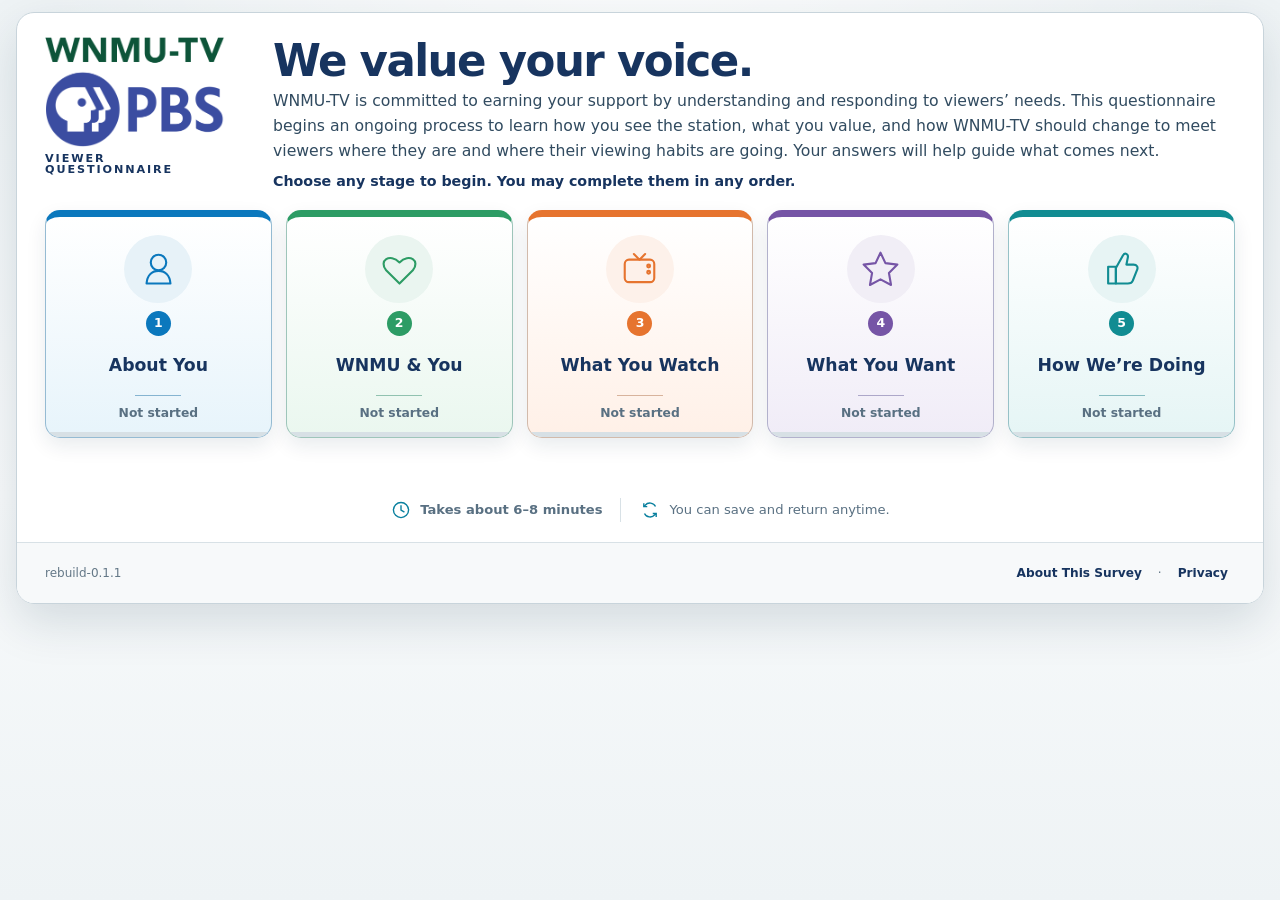
==== questionnaire-rebuild/index.html @ 9475b2f7 "Refresh standalone rebuild scripts" ====
<!doctype html>
<html lang="en">
<head>
  <meta charset="utf-8" />
  <meta name="viewport" content="width=device-width, initial-scale=1" />
  <meta name="description" content="WNMU-TV viewer questionnaire about viewing habits, programming interests, and community needs." />
  <meta name="theme-color" content="#17345f" />
  <title>WNMU-TV Viewer Questionnaire</title>
  <link rel="stylesheet" href="styles.css" />
</head>
<body>
  <a class="skip-link" href="#stageHub">Skip to questionnaire stages</a>

  <main id="surveyApp" class="survey-frame" data-view="hub" aria-label="WNMU-TV Viewer Questionnaire">
    <div class="brand-block" aria-label="WNMU-TV Viewer Questionnaire">
      <img class="brand-logo" src="assets/WNMU-TV_Logo_2-Line.png" alt="WNMU-TV PBS" />
      <span>Viewer Questionnaire</span>
    </div>

    <section id="welcomePanel" class="welcome-panel">
      <h1>We value your voice.</h1>
      <p class="lead">WNMU-TV is committed to earning your support by understanding and responding to viewers’ needs. This questionnaire begins an ongoing process to learn how you see the station, what you value, and how WNMU-TV should change to meet viewers where they are and where their viewing habits are going. Your answers will help guide what comes next.</p>
      <p class="welcome-instruction">Choose any stage to begin. You may complete them in any order.</p>
    </section>

    <nav id="stageHub" class="stage-hub" aria-label="Questionnaire stages">
      <button class="stage-card stage-blue" type="button" data-stage-id="about_you" data-status="not_started" style="--stage-progress: 0%">
        <span class="stage-icon" aria-hidden="true"><svg viewBox="0 0 64 64"><circle cx="32" cy="22" r="11"/><path d="M15 52c1-12 8-18 17-18s16 6 17 18z"/></svg></span>
        <span class="stage-number">1</span><strong>About You</strong><span class="stage-divider" aria-hidden="true"></span><span class="stage-status">Not started</span>
      </button>
      <button class="stage-card stage-green" type="button" data-stage-id="wnmu_you" data-status="not_started" style="--stage-progress: 0%">
        <span class="stage-icon" aria-hidden="true"><svg viewBox="0 0 64 64"><path d="M32 52 13 33C2 20 18 8 32 22 46 8 62 20 51 33z"/></svg></span>
        <span class="stage-number">2</span><strong>WNMU &amp; You</strong><span class="stage-divider" aria-hidden="true"></span><span class="stage-status">Not started</span>
      </button>
      <button class="stage-card stage-orange" type="button" data-stage-id="what_watch" data-status="not_started" style="--stage-progress: 0%">
        <span class="stage-icon" aria-hidden="true"><svg viewBox="0 0 64 64"><rect x="11" y="18" width="42" height="32" rx="6"/><path d="m24 10 8 8 8-8"/><circle cx="45" cy="27" r="2"/><circle cx="45" cy="36" r="2"/></svg></span>
        <span class="stage-number">3</span><strong>What You Watch</strong><span class="stage-divider" aria-hidden="true"></span><span class="stage-status">Not started</span>
      </button>
      <button class="stage-card stage-purple" type="button" data-stage-id="what_want" data-status="not_started" style="--stage-progress: 0%">
        <span class="stage-icon" aria-hidden="true"><svg viewBox="0 0 64 64"><path d="m32 8 7 15 17 2-12 12 3 17-15-8-15 8 3-17L8 25l17-2z"/></svg></span>
        <span class="stage-number">4</span><strong>What You Want</strong><span class="stage-divider" aria-hidden="true"></span><span class="stage-status">Not started</span>
      </button>
      <button class="stage-card stage-teal" type="button" data-stage-id="how_doing" data-status="not_started" style="--stage-progress: 0%">
        <span class="stage-icon" aria-hidden="true"><svg viewBox="0 0 64 64"><path d="M24 52H13V28h11z"/><path d="M24 30 34 12c3-5 8-2 7 3l-2 10h10c5 0 7 4 5 8l-6 15c-1 3-4 4-7 4H24z"/></svg></span>
        <span class="stage-number">5</span><strong>How We’re Doing</strong><span class="stage-divider" aria-hidden="true"></span><span class="stage-status">Not started</span>
      </button>
    </nav>

    <section id="resumeBlock" class="resume-block" hidden>
      <div><strong>Your answers are saved.</strong><p id="resumeDetails"></p></div>
      <div class="button-row">
        <button class="button primary" id="resumeSurvey" type="button">Continue where I left off</button>
        <button class="button quiet" id="discardDraft" type="button">Start over</button>
      </div>
    </section>

    <section id="submitReadyPanel" class="submit-ready-panel" hidden>
      <div><strong>All five stages are complete.</strong><p>You can review any stage or submit your questionnaire.</p></div>
      <button class="button primary" id="submitFromHub" type="button">Submit questionnaire</button>
    </section>

    <div class="survey-facts" aria-label="Questionnaire details">
      <span class="survey-fact"><svg viewBox="0 0 32 32" aria-hidden="true"><circle cx="16" cy="16" r="11"/><path d="M16 9v7l5 3"/></svg><strong>Takes about 6–8 minutes</strong></span>
      <span class="fact-divider" aria-hidden="true"></span>
      <span class="survey-fact"><svg viewBox="0 0 32 32" aria-hidden="true"><path d="M24 11a9 9 0 0 0-15-2l-2 2"/><path d="M7 6v5h5"/><path d="M8 21a9 9 0 0 0 15 2l2-2"/><path d="M25 26v-5h-5"/></svg><span>You can save and return anytime.</span></span>
    </div>

    <section id="questionnairePanel" class="questionnaire-panel" hidden>
      <div class="questionnaire-toolbar">
        <div><span id="sectionPosition">Stage 1 of 5</span><strong id="saveStatus">Answers save automatically</strong></div>
        <button class="text-button" id="returnToStages" type="button">Return to stages</button>
      </div>
      <div class="progress-wrap" aria-hidden="true"><div class="progress-track"><span id="progressBar"></span></div><span id="progressText">0% of this stage</span></div>
      <div class="questionnaire-layout">
        <aside class="section-nav" aria-label="Pages in this stage"><div id="sectionTabs"></div></aside>
        <div class="section-viewport"><div id="sectionStage" class="section-stage"></div></div>
      </div>
      <p id="pageError" class="form-error" aria-live="assertive"></p>
      <div class="questionnaire-actions">
        <button class="button secondary" id="prevSection" type="button">Previous</button>
        <span></span>
        <button class="button primary" id="nextSection" type="button">Next</button>
        <button class="button primary" id="completeStage" type="button" hidden>Complete stage</button>
      </div>
    </section>

    <section id="completePanel" class="completion-panel" hidden>
      <div class="completion-mark" aria-hidden="true">✓</div>
      <p class="eyebrow">Questionnaire complete</p>
      <h2 tabindex="-1">Thank you for helping WNMU-TV better understand its viewers and communities.</h2>
      <p>Your response has been recorded. Thank you for taking part.</p>
      <div class="button-row centered"><button class="button secondary" id="newResponse" type="button">Return to stages</button></div>
    </section>

    <footer class="survey-frame-footer">
      <span id="versionLabel"></span>
      <div class="footer-links">
        <button class="footer-link" type="button" data-dialog-open="aboutSurveyDialog">About This Survey</button>
        <span aria-hidden="true">·</span>
        <button class="footer-link" type="button" data-dialog-open="privacyDialog">Privacy</button>
      </div>
    </footer>
  </main>

  <dialog id="aboutSurveyDialog">
    <h2>About this survey</h2>
    <p>This five-stage questionnaire asks about who WNMU-TV reaches, how people watch, what they value, and where the station should improve. Most questions are optional, and some questions change based on earlier answers.</p>
    <button class="button primary" type="button" data-dialog-close>Close</button>
  </dialog>
  <dialog id="privacyDialog">
    <h2>Privacy</h2>
    <p>Your answers and draft are stored in this browser on this device. The questionnaire does not ask for your name or email address.</p>
    <button class="button primary" type="button" data-dialog-close>Close</button>
  </dialog>

  <script src="config.js?r=86b4847"></script>
  <script src="questions.js"></script>
  <script src="storage.js"></script>
  <script src="app.js?r=86b4847"></script>
</body>
</html>
---- questionnaire-rebuild/styles.css ----
:root {
  --navy: #17345f;
  --navy-deep: #0d284d;
  --lake: #087f9e;
  --lake-light: #e8f5f7;
  --gold: #f3bf33;
  --ink: #183247;
  --ink-soft: #597082;
  --line: #d8e1e6;
  --line-dark: #b8c8d1;
  --paper: #f2f5f6;
  --white: #fff;
  --shadow: 0 18px 48px rgba(10, 39, 61, 0.14);
  --blue: #0b78bd;
  --green: #2d9c65;
  --orange: #e6742f;
  --purple: #7655a6;
  --teal: #118c92;
  color-scheme: light;
  font-family: Inter, ui-sans-serif, system-ui, -apple-system, BlinkMacSystemFont, "Segoe UI", sans-serif;
  font-synthesis: none;
}

* { box-sizing: border-box; }

html { min-width: 320px; overflow-x: hidden; background: var(--paper); }

body {
  min-width: 320px;
  min-height: 100vh;
  margin: 0;
  overflow-x: hidden;
  color: var(--ink);
  background:
    radial-gradient(circle at 50% -20%, rgba(255, 255, 255, 0.95), transparent 50%),
    linear-gradient(180deg, #eef3f5, #f8fafb 55%, #eef3f5);
  font-size: 16px;
  line-height: 1.5;
}

button, input, select, textarea { font: inherit; }
button, label, select { -webkit-tap-highlight-color: transparent; }

button:focus-visible,
input:focus-visible,
select:focus-visible,
textarea:focus-visible,
[tabindex="-1"]:focus-visible {
  outline: 3px solid var(--gold);
  outline-offset: 3px;
}

[hidden] { display: none !important; }

.skip-link {
  position: fixed;
  z-index: 1000;
  top: 8px;
  left: 8px;
  padding: 10px 14px;
  color: var(--white);
  border-radius: 8px;
  background: var(--navy);
  transform: translateY(-150%);
}

.skip-link:focus { transform: translateY(0); }

.survey-frame {
  width: min(calc(100% - 32px), 1316px);
  display: grid;
  grid-template-columns: 200px minmax(0, 1fr);
  grid-template-areas:
    "brand welcome"
    "stages stages"
    "resume resume"
    "submit submit"
    "facts facts"
    "footer footer";
  gap: 18px 28px;
  margin: 12px auto;
  padding: 24px 28px 0;
  overflow: hidden;
  border: 1px solid #c8d4db;
  border-radius: 18px;
  background: rgba(255, 255, 255, 0.98);
  box-shadow: var(--shadow);
}

.brand-block {
  grid-area: brand;
  align-self: start;
  width: 180px;
  display: grid;
  justify-items: start;
  gap: 6px;
}

.brand-logo { width: 100%; height: auto; display: block; }

.brand-block > span {
  color: var(--navy);
  font-size: 0.7rem;
  font-weight: 850;
  letter-spacing: 0.17em;
  line-height: 1;
  text-transform: uppercase;
}

.welcome-panel { grid-area: welcome; align-self: center; max-width: 1020px; padding: 2px 0 0; }
.welcome-panel h1 { margin: 0 0 6px; color: var(--navy); font-size: clamp(2.15rem, 3.4vw, 3.3rem); line-height: 1.02; letter-spacing: -0.035em; }
.welcome-panel p { margin: 0; }
.welcome-panel .lead { max-width: 1000px; color: #314b60; font-size: 0.98rem; line-height: 1.58; }
.welcome-instruction { margin-top: 7px !important; color: var(--navy); font-size: 0.89rem; font-weight: 800; }

.stage-hub {
  grid-area: stages;
  display: grid;
  grid-template-columns: repeat(5, minmax(0, 1fr));
  gap: 14px;
  width: 100%;
  margin: 0;
}

.stage-card {
  --stage-color: var(--blue);
  --stage-tint: #e7f4fb;
  position: relative;
  min-width: 0;
  min-height: 224px;
  display: flex;
  flex-direction: column;
  align-items: center;
  justify-content: flex-start;
  gap: 8px;
  padding: 18px 12px 14px;
  overflow: hidden;
  color: var(--navy);
  border: 1px solid color-mix(in srgb, var(--stage-color) 28%, #cad5db);
  border-top: 7px solid var(--stage-color);
  border-radius: 15px;
  background: linear-gradient(180deg, var(--white), var(--stage-tint));
  box-shadow: 0 8px 20px rgba(14, 44, 61, 0.09);
  text-align: center;
  cursor: pointer;
  transition: transform 150ms ease, box-shadow 150ms ease;
}

.stage-card::after {
  position: absolute;
  right: 0;
  bottom: 0;
  left: 0;
  height: 5px;
  background: linear-gradient(90deg, var(--stage-color) var(--stage-progress), #d7e0e5 var(--stage-progress));
  content: "";
}

.stage-card:hover { transform: translateY(-2px); box-shadow: 0 12px 25px rgba(14, 44, 61, 0.14); }
.stage-card:active { transform: translateY(1px); box-shadow: 0 4px 10px rgba(14, 44, 61, 0.12); }
.stage-card[data-current="true"] { box-shadow: 0 0 0 3px var(--gold), 0 10px 24px rgba(14, 44, 61, 0.14); }
.stage-card[data-status="complete"] .stage-status::before { content: "✓ "; }
.stage-blue { --stage-color: var(--blue); --stage-tint: #e7f4fb; }
.stage-green { --stage-color: var(--green); --stage-tint: #eaf7ef; }
.stage-orange { --stage-color: var(--orange); --stage-tint: #fff0e7; }
.stage-purple { --stage-color: var(--purple); --stage-tint: #f0ecf7; }
.stage-teal { --stage-color: var(--teal); --stage-tint: #e5f5f5; }

.stage-icon {
  width: 68px;
  height: 68px;
  display: grid;
  place-items: center;
  color: var(--stage-color);
  border-radius: 50%;
  background: color-mix(in srgb, var(--stage-color) 10%, var(--white));
}

.stage-icon svg { width: 45px; height: 45px; fill: none; stroke: currentColor; stroke-linecap: round; stroke-linejoin: round; stroke-width: 3; }
.stage-number { display: grid; width: 25px; height: 25px; place-items: center; color: var(--white); border-radius: 50%; background: var(--stage-color); font-size: 0.78rem; font-weight: 900; }
.stage-card strong { min-height: 2.5em; display: grid; place-items: center; font-size: 1.08rem; line-height: 1.18; }
.stage-divider { width: 46px; height: 1px; background: color-mix(in srgb, var(--stage-color) 38%, #cfd9de); }
.stage-status { color: var(--ink-soft); font-size: 0.77rem; font-weight: 800; }

.resume-block,
.submit-ready-panel {
  grid-area: resume;
  width: min(100%, 900px);
  display: flex;
  gap: 14px 20px;
  align-items: center;
  justify-content: space-between;
  justify-self: center;
  padding: 13px 16px;
  border: 1px solid var(--line);
  border-radius: 13px;
  background: #f8fafb;
}

.submit-ready-panel { grid-area: submit; background: var(--lake-light); border-color: #b9dde3; }
.resume-block p, .submit-ready-panel p { margin: 1px 0 0; color: var(--ink-soft); font-size: 0.82rem; }
.button-row { display: flex; flex-wrap: wrap; gap: 8px; align-items: center; }

.button {
  min-height: 44px;
  display: inline-flex;
  align-items: center;
  justify-content: center;
  padding: 10px 16px;
  color: var(--navy);
  border: 1px solid var(--line-dark);
  border-radius: 10px;
  background: var(--white);
  font-weight: 830;
  line-height: 1.15;
  cursor: pointer;
}

.button:hover { filter: brightness(0.98); }
.button:disabled { opacity: 0.48; cursor: not-allowed; }
.button.primary { color: var(--white); border-color: var(--navy); background: var(--navy); }
.button.secondary { color: var(--navy); border-color: #9eb3c0; background: #f7fafb; }
.button.quiet { min-height: 40px; padding: 8px 12px; color: var(--ink-soft); background: transparent; }

.survey-facts {
  grid-area: facts;
  display: flex;
  gap: 18px;
  align-items: center;
  justify-content: center;
  padding: 6px 0 2px;
  color: var(--ink-soft);
  font-size: 0.82rem;
}

.survey-fact { display: inline-flex; gap: 8px; align-items: center; }
.survey-fact svg { width: 22px; height: 22px; fill: none; stroke: var(--lake); stroke-width: 2; }
.fact-divider { width: 1px; height: 24px; background: var(--line); }

.survey-frame-footer {
  grid-area: footer;
  min-height: 54px;
  display: flex;
  gap: 16px;
  align-items: center;
  justify-content: space-between;
  margin: 0 -28px;
  padding: 12px 28px;
  color: #647887;
  border-top: 1px solid var(--line);
  background: #f7f9fa;
  font-size: 0.75rem;
}

.footer-links { display: flex; gap: 9px; align-items: center; }
.footer-link { min-height: 36px; padding: 5px 7px; color: var(--navy); border: 0; background: transparent; font-size: 0.76rem; font-weight: 780; cursor: pointer; }

dialog { width: min(calc(100% - 32px), 560px); padding: 24px; color: var(--ink); border: 0; border-radius: 16px; box-shadow: 0 24px 70px rgba(0,0,0,.28); }
dialog::backdrop { background: rgba(9, 29, 48, 0.58); }
dialog h2 { margin-top: 0; color: var(--navy); }

/* Questionnaire and completion views use the same elements in a compact header. */
.survey-frame[data-view="questionnaire"],
.survey-frame[data-view="complete"] {
  grid-template-columns: 210px minmax(0, 1fr);
  grid-template-areas:
    "brand stages"
    "panel panel"
    "footer footer";
  gap: 12px 26px;
  padding-top: 16px;
}

.survey-frame[data-view="questionnaire"] .brand-block,
.survey-frame[data-view="complete"] .brand-block { width: 180px; }

.survey-frame[data-view="questionnaire"] .stage-hub,
.survey-frame[data-view="complete"] .stage-hub { align-self: center; gap: 8px; }

.survey-frame[data-view="questionnaire"] .stage-card,
.survey-frame[data-view="complete"] .stage-card {
  min-height: 90px;
  gap: 4px;
  padding: 8px 6px 7px;
  border-top-width: 4px;
  border-radius: 11px;
}

.survey-frame[data-view="questionnaire"] .stage-icon,
.survey-frame[data-view="complete"] .stage-icon { width: 32px; height: 32px; }
.survey-frame[data-view="questionnaire"] .stage-icon svg,
.survey-frame[data-view="complete"] .stage-icon svg { width: 23px; height: 23px; stroke-width: 3.5; }
.survey-frame[data-view="questionnaire"] .stage-number,
.survey-frame[data-view="questionnaire"] .stage-divider,
.survey-frame[data-view="questionnaire"] .stage-status,
.survey-frame[data-view="complete"] .stage-number,
.survey-frame[data-view="complete"] .stage-divider,
.survey-frame[data-view="complete"] .stage-status { display: none; }
.survey-frame[data-view="questionnaire"] .stage-card strong,
.survey-frame[data-view="complete"] .stage-card strong { min-height: 2.3em; font-size: 0.78rem; }

.questionnaire-panel,
.completion-panel {
  grid-area: panel;
  width: min(100%, 1160px);
  justify-self: center;
  padding: 20px 22px 0;
  border: 1px solid var(--line);
  border-radius: 16px;
  background: var(--white);
  box-shadow: 0 10px 28px rgba(14, 44, 61, 0.1);
}

.questionnaire-toolbar { display: flex; gap: 16px; align-items: center; justify-content: space-between; }
.questionnaire-toolbar > div { display: grid; gap: 1px; }
.questionnaire-toolbar span { color: var(--ink-soft); font-size: 0.78rem; font-weight: 760; }
.questionnaire-toolbar strong { color: var(--navy); font-size: 0.84rem; }
.text-button { min-height: 44px; padding: 7px 4px; color: var(--navy); border: 0; background: transparent; font-weight: 800; cursor: pointer; }

.progress-wrap { display: grid; grid-template-columns: minmax(0, 1fr) auto; gap: 12px; align-items: center; margin: 13px 0 15px; color: var(--ink-soft); font-size: 0.72rem; font-weight: 760; }
.progress-track { height: 7px; overflow: hidden; border-radius: 999px; background: #e2e8ec; }
.progress-track span { display: block; width: 0; height: 100%; border-radius: inherit; background: linear-gradient(90deg, var(--lake), #37a9b9); transition: width 180ms ease; }

.questionnaire-layout { display: grid; grid-template-columns: 176px minmax(0, 1fr); gap: 18px; align-items: start; }
.section-nav { position: sticky; top: 12px; }
.section-nav > div { display: grid; gap: 7px; }
.section-tab { width: 100%; min-height: 44px; display: grid; grid-template-columns: 27px minmax(0,1fr); gap: 8px; align-items: center; padding: 8px; color: var(--ink-soft); border: 1px solid var(--line); border-radius: 9px; background: #f7f9fa; text-align: left; cursor: pointer; }
.section-tab > span { display: grid; width: 25px; height: 25px; place-items: center; color: var(--white); border-radius: 50%; background: #8094a2; font-size: 0.72rem; font-weight: 900; }
.section-tab strong { font-size: 0.75rem; line-height: 1.18; }
.section-tab[data-current="true"] { color: var(--navy); border-color: #78b8c6; background: var(--lake-light); box-shadow: inset 4px 0 0 var(--lake); }
.section-tab[data-current="true"] > span { background: var(--lake); }

.section-viewport { min-width: 0; }
.section-page-head { margin-bottom: 8px; padding: 0 0 12px; border-bottom: 1px solid var(--line); }
.eyebrow { margin: 0 0 2px; color: var(--lake); font-size: 0.73rem; font-weight: 900; letter-spacing: .08em; text-transform: uppercase; }
.section-page-head h2 { margin: 0; color: var(--navy); font-size: clamp(1.55rem, 2.6vw, 2.15rem); line-height: 1.12; }
.section-page-head > p:last-child { margin: 5px 0 0; color: var(--ink-soft); font-size: 0.88rem; }
.question-stack { display: grid; gap: 0; }

.question-card { min-width: 0; margin: 0; padding: 14px 0; border: 0; border-bottom: 1px solid var(--line); }
.question-card:last-child { border-bottom: 0; }
.question-heading { display: grid; grid-template-columns: 30px minmax(0,1fr) auto; gap: 10px; align-items: start; margin: 0; padding: 0; }
legend.question-heading { width: 100%; }
.question-number { display: grid; width: 29px; height: 29px; place-items: center; color: var(--white); border-radius: 50%; background: var(--navy); font-size: 0.74rem; font-weight: 900; }
.question-label { color: var(--ink); font-size: 1rem; font-weight: 800; line-height: 1.35; }
.optional-badge, .required-badge { margin-top: 2px; padding: 3px 7px; border-radius: 999px; font-size: 0.65rem; font-weight: 850; line-height: 1.2; }
.optional-badge { color: #647887; background: #edf1f3; }
.required-badge { color: #703400; background: #fff0d7; }
.question-help { margin: 7px 0 0 40px; color: var(--ink-soft); font-size: 0.8rem; }
.question-message { min-height: 1.2em; margin: 5px 0 0 40px; color: #a53b1c; font-size: 0.77rem; font-weight: 760; }

.choice-grid { display: grid; grid-template-columns: repeat(2, minmax(0,1fr)); gap: 7px; margin-top: 11px; }
.compact-choice-grid { grid-template-columns: repeat(3, minmax(0,1fr)); }
.choice { min-width: 0; min-height: 48px; display: flex; gap: 9px; align-items: flex-start; padding: 10px 11px; border: 1px solid var(--line); border-radius: 9px; background: #f9fbfb; line-height: 1.28; cursor: pointer; }
.choice:hover { border-color: #9fc6cf; background: #f3f9fa; }
.choice:has(input:checked) { border-color: var(--lake); background: var(--lake-light); box-shadow: inset 0 0 0 1px var(--lake); }
.choice input { width: 19px; height: 19px; flex: 0 0 auto; margin: 0; accent-color: var(--lake); }
.choice span { font-size: 0.84rem; }

.inline-select-question { display: grid; grid-template-columns: minmax(0,1fr) minmax(230px, 340px); gap: 10px 18px; align-items: center; }
.inline-select-question .question-heading { grid-template-columns: 30px minmax(0,1fr) auto; }
.select-control, .textarea-control { width: 100%; color: var(--ink); border: 1px solid var(--line-dark); border-radius: 9px; background: var(--white); }
.select-control { min-height: 44px; padding: 9px 11px; }
.textarea-control { min-height: 112px; margin-top: 10px; padding: 11px 12px; resize: vertical; }

.rating-scale-key { display: flex; flex-wrap: wrap; gap: 3px 12px; align-items: baseline; padding: 8px 0; color: var(--ink-soft); border-bottom: 1px solid var(--line); font-size: 0.67rem; }
.rating-scale-key strong { color: var(--navy); font-size: 0.73rem; }
.matrix-flat-row { display: grid; grid-template-columns: minmax(220px,1fr) minmax(390px,1.35fr); gap: 12px 18px; align-items: center; padding: 8px 0; border-bottom: 1px solid var(--line); }
.matrix-flat-row:last-child { border-bottom: 0; }
.matrix-flat-label { color: var(--navy); font-size: 0.82rem; font-weight: 760; line-height: 1.23; }
.matrix-number-scale { min-width: 0; display: grid; grid-template-columns: repeat(5, minmax(35px,1fr)) minmax(72px,1.5fr); gap: 3px; }
.rating-choice { min-width: 0; min-height: 40px; display: flex; gap: 3px; align-items: center; justify-content: center; padding: 3px; border-radius: 6px; font-size: 0.7rem; font-weight: 800; line-height: 1; text-align: center; cursor: pointer; }
.rating-choice:hover { background: #f1f5f6; }
.rating-choice:has(input:checked) { background: var(--lake-light); box-shadow: inset 0 0 0 2px var(--lake); }
.rating-choice input { width: 17px; height: 17px; flex: 0 0 auto; margin: 0; accent-color: var(--lake); }

.paired-scale-key { display: grid; gap: 2px; margin-top: 8px; }
.paired-role-row { display: grid; grid-template-columns: minmax(220px,1fr) minmax(500px,1.7fr); gap: 5px 18px; align-items: center; padding: 9px 0; border-bottom: 1px solid var(--line); }
.paired-role-row:last-child { border-bottom: 0; }
.paired-role-row h3 { grid-row: 1 / span 2; margin: 0; color: var(--navy); font-size: 0.82rem; line-height: 1.24; }
.paired-rating-line { display: grid; grid-template-columns: 88px minmax(0,1fr); gap: 8px; align-items: center; }
.paired-rating-prompt { color: var(--ink-soft); font-size: 0.68rem; font-weight: 850; text-align: right; }

.form-error { min-height: 1.35em; margin: 8px 0 0; color: #9b3419; font-size: 0.84rem; font-weight: 800; }
.questionnaire-actions { position: sticky; z-index: 20; bottom: 0; display: grid; grid-template-columns: auto 1fr auto; gap: 10px; align-items: center; margin: 4px -22px 0; padding: 10px 22px; border-top: 1px solid var(--line); background: rgba(255,255,255,.96); box-shadow: 0 -9px 22px rgba(14,44,61,.07); backdrop-filter: blur(10px); }

.completion-panel { padding: 48px 32px; text-align: center; }
.completion-mark { width: 66px; height: 66px; display: grid; place-items: center; margin: 0 auto 12px; color: var(--white); border-radius: 50%; background: var(--green); font-size: 2rem; font-weight: 900; }
.completion-panel h2 { max-width: 820px; margin: 0 auto; color: var(--navy); font-size: clamp(1.75rem, 3vw, 2.6rem); }
.completion-panel > p:not(.eyebrow) { color: var(--ink-soft); }
.centered { justify-content: center; margin-top: 20px; }

@media (max-width: 1100px) {
  .survey-frame { grid-template-columns: 170px minmax(0,1fr); gap-inline: 20px; }
  .brand-block { width: 160px; }
  .welcome-panel .lead { font-size: 0.91rem; }
  .stage-hub { gap: 9px; }
  .stage-card { min-height: 205px; padding-inline: 8px; }
  .stage-card strong { font-size: 0.95rem; }
  .matrix-flat-row, .paired-role-row { grid-template-columns: 1fr; gap: 6px; }
  .paired-role-row h3 { grid-row: auto; }
}

@media (max-width: 900px) {
  .survey-frame,
  .survey-frame[data-view="questionnaire"],
  .survey-frame[data-view="complete"] {
    width: min(calc(100% - 16px), 820px);
    grid-template-columns: 1fr;
    grid-template-areas:
      "brand"
      "welcome"
      "stages"
      "resume"
      "submit"
      "facts"
      "panel"
      "footer";
    gap: 12px;
    margin: 8px auto;
    padding: 16px 16px 0;
  }

  .brand-block,
  .survey-frame[data-view="questionnaire"] .brand-block,
  .survey-frame[data-view="complete"] .brand-block { width: 136px; justify-self: center; }
  .brand-block > span { font-size: 0.58rem; }
  .welcome-panel { text-align: center; }
  .welcome-panel h1 { font-size: clamp(1.9rem, 6vw, 2.5rem); }
  .welcome-panel .lead { font-size: 0.88rem; line-height: 1.47; }
  .welcome-instruction { font-size: 0.82rem; }
  .stage-hub { gap: 6px; }
  .stage-card { min-height: 154px; gap: 5px; padding: 11px 5px 9px; border-top-width: 5px; border-radius: 11px; }
  .stage-icon { width: 46px; height: 46px; }
  .stage-icon svg { width: 31px; height: 31px; }
  .stage-number { width: 21px; height: 21px; font-size: 0.68rem; }
  .stage-card strong { min-height: 2.5em; font-size: 0.8rem; }
  .stage-status { font-size: 0.65rem; }
  .stage-divider { width: 31px; }
  .survey-frame[data-view="questionnaire"] .stage-card,
  .survey-frame[data-view="complete"] .stage-card { min-height: 74px; }
  .survey-frame-footer { margin: 0 -16px; padding-inline: 16px; }
  .questionnaire-panel, .completion-panel { width: 100%; padding-inline: 16px; }
  .questionnaire-layout { grid-template-columns: 1fr; gap: 10px; }
  .section-nav { position: sticky; z-index: 18; top: 0; margin: 0 -16px; padding: 7px 16px; overflow-x: auto; border-block: 1px solid var(--line); background: rgba(255,255,255,.96); scrollbar-width: none; }
  .section-nav::-webkit-scrollbar { display: none; }
  .section-nav > div { min-width: max-content; display: flex; gap: 7px; }
  .section-tab { width: auto; min-width: 150px; }
  .questionnaire-actions { margin-inline: -16px; padding-inline: 16px; }
}

@media (max-width: 680px) {
  body { font-size: 16px; }
  .survey-frame { width: min(calc(100% - 8px), 620px); margin: 4px auto; padding: 12px 10px 0; border-radius: 13px; }
  .brand-block { width: 120px; }
  .welcome-panel .lead { font-size: 0.84rem; }
  .stage-hub { gap: 4px; }
  .stage-card { min-height: 132px; padding: 8px 3px 7px; border-top-width: 4px; border-radius: 8px; }
  .stage-icon { width: 36px; height: 36px; }
  .stage-icon svg { width: 26px; height: 26px; }
  .stage-number { width: 18px; height: 18px; font-size: 0.58rem; }
  .stage-card strong { min-height: 3em; font-size: clamp(0.62rem, 2.5vw, 0.74rem); line-height: 1.1; overflow-wrap: anywhere; }
  .stage-divider { display: none; }
  .stage-status { font-size: 0.56rem; line-height: 1.1; }
  .resume-block, .submit-ready-panel { align-items: stretch; padding: 11px; }
  .resume-block .button-row { justify-content: flex-end; }
  .resume-block .button, .submit-ready-panel .button { min-height: 42px; padding: 8px 10px; font-size: 0.75rem; }
  .survey-facts { gap: 8px; font-size: 0.72rem; }
  .survey-fact { gap: 5px; }
  .survey-fact svg { width: 19px; height: 19px; }
  .survey-frame-footer { margin-inline: -10px; padding-inline: 10px; }
  .questionnaire-panel { padding: 14px 10px 0; }
  .questionnaire-toolbar { display: grid; grid-template-columns: minmax(0,1fr) auto; }
  .progress-wrap { margin-block: 10px; }
  .section-nav { margin-inline: -10px; padding-inline: 10px; }
  .section-page-head h2 { font-size: 1.5rem; }
  .question-heading, .inline-select-question .question-heading { grid-template-columns: 28px minmax(0,1fr); gap: 8px; }
  .question-heading .optional-badge, .question-heading .required-badge { grid-column: 2; justify-self: start; }
  .question-number { width: 27px; height: 27px; }
  .question-label { font-size: 0.96rem; }
  .question-help, .question-message { margin-left: 36px; }
  .choice-grid, .compact-choice-grid { grid-template-columns: 1fr; }
  .choice { min-height: 52px; padding: 12px 10px; }
  .inline-select-question { grid-template-columns: 1fr; }
  .inline-select-question .select-control { margin-top: 2px; }
  .rating-scale-key { gap: 3px 8px; }
  .matrix-number-scale { grid-template-columns: repeat(5, minmax(29px,1fr)) minmax(65px,1.5fr); gap: 2px; }
  .rating-choice { min-height: 44px; padding-inline: 1px; font-size: 0.62rem; }
  .rating-choice input { width: 18px; height: 18px; }
  .paired-rating-line { grid-template-columns: 1fr; gap: 3px; }
  .paired-rating-prompt { text-align: left; }
  .questionnaire-actions { grid-template-columns: minmax(0,.9fr) 0 minmax(0,1.1fr); margin-inline: -10px; padding-inline: 10px; }
  .questionnaire-actions .button { width: 100%; min-width: 0; padding-inline: 8px; }
}

@media (max-width: 470px) {
  .welcome-panel h1 { font-size: 1.82rem; }
  .welcome-panel .lead { font-size: 0.8rem; }
  .stage-card { min-height: 122px; }
  .stage-icon { width: 32px; height: 32px; }
  .stage-icon svg { width: 23px; height: 23px; }
  .stage-card strong { font-size: 0.62rem; }
  .stage-status { font-size: 0.52rem; }
  .resume-block, .submit-ready-panel { display: grid; }
  .survey-facts { display: grid; grid-template-columns: 1fr; justify-items: center; }
  .fact-divider { display: none; }
  .survey-frame-footer { display: grid; justify-items: center; gap: 3px; }
  .matrix-number-scale { grid-template-columns: repeat(5, minmax(27px,1fr)) minmax(62px,1.45fr); }
  .rating-choice { gap: 1px; font-size: 0.58rem; }
}

@media (prefers-reduced-motion: reduce) {
  *, *::before, *::after { scroll-behavior: auto !important; transition-duration: 0.01ms !important; animation-duration: 0.01ms !important; animation-iteration-count: 1 !important; }
}
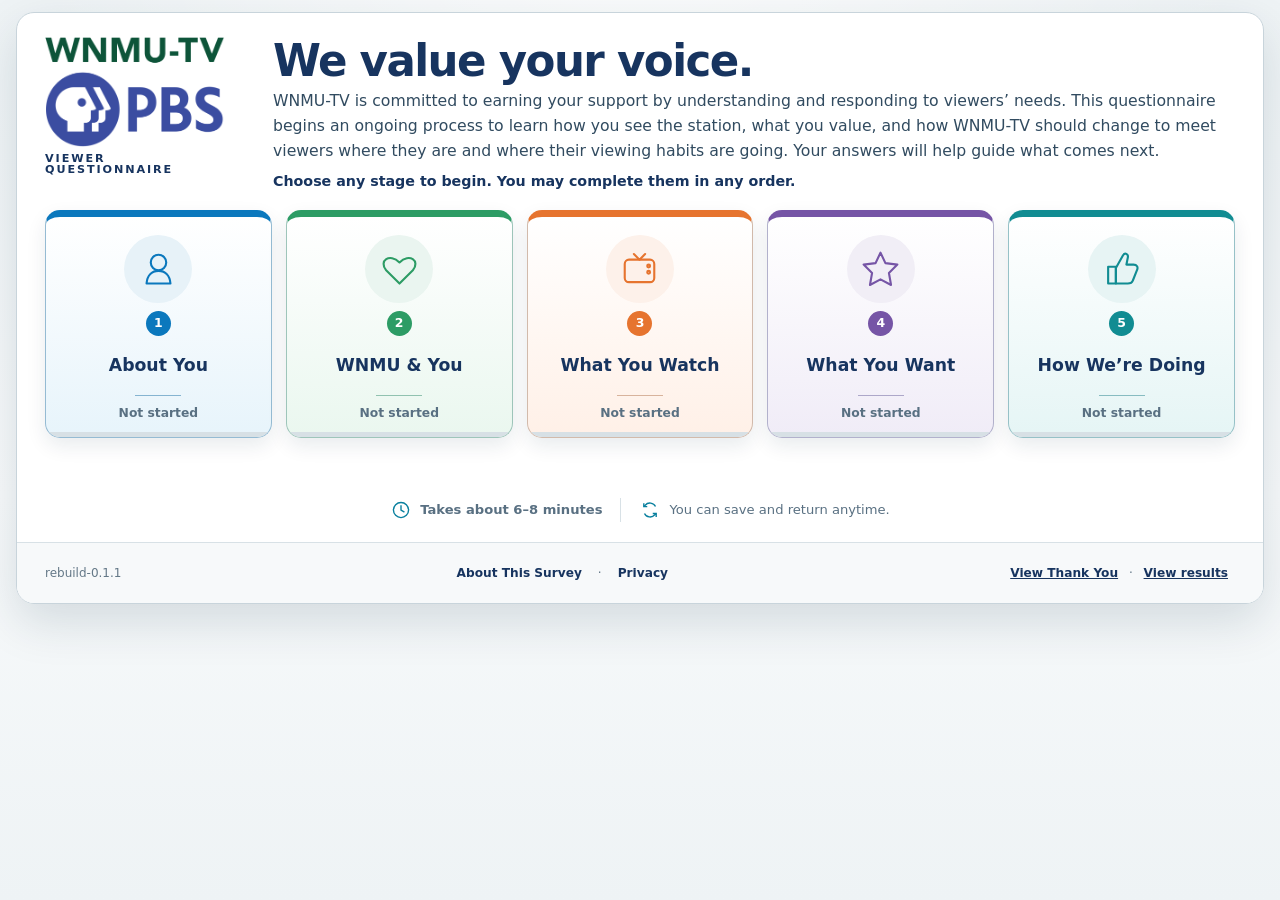
==== commit a773985b: "Add rebuild Thank You and results links" ====
--- a/questionnaire-rebuild/index.html
+++ b/questionnaire-rebuild/index.html
@@ -99,6 +99,11 @@
         <span aria-hidden="true">·</span>
         <button class="footer-link" type="button" data-dialog-open="privacyDialog">Privacy</button>
       </div>
+      <nav class="test-navigation-links" aria-label="Test navigation">
+        <a class="footer-link" id="thankYouPreviewLink" href="#thank-you">View Thank You</a>
+        <span aria-hidden="true">·</span>
+        <a class="footer-link" id="resultsLink" href="../results.html" target="_blank" rel="noopener" aria-label="View results (opens in a new tab)">View results</a>
+      </nav>
     </footer>
   </main>
 
@@ -117,5 +122,43 @@
   <script src="questions.js"></script>
   <script src="storage.js"></script>
   <script src="app.js?r=86b4847"></script>
+  <script>
+    (function () {
+      "use strict";
+
+      const config = window.WNMU_REBUILD_CONFIG;
+      const testLinks = document.querySelector(".test-navigation-links");
+      const thankYouLink = document.getElementById("thankYouPreviewLink");
+      const newResponse = document.getElementById("newResponse");
+
+      if (testLinks) testLinks.hidden = config?.mode !== "test";
+      if (config?.mode !== "test") return;
+
+      function showThankYouPreview(event) {
+        event?.preventDefault();
+        const surveyApp = document.getElementById("surveyApp");
+        const completePanel = document.getElementById("completePanel");
+        if (!surveyApp || !completePanel) return;
+
+        surveyApp.dataset.view = "complete";
+        ["welcomePanel", "resumeBlock", "submitReadyPanel", "questionnairePanel"].forEach((id) => {
+          const panel = document.getElementById(id);
+          if (panel) panel.hidden = true;
+        });
+        const surveyFacts = surveyApp.querySelector(".survey-facts");
+        if (surveyFacts) surveyFacts.hidden = true;
+        completePanel.hidden = false;
+        completePanel.querySelector("h2")?.focus({ preventScroll: true });
+        window.history.replaceState(null, "", "#thank-you");
+        window.scrollTo({ top: 0, behavior: "auto" });
+      }
+
+      thankYouLink?.addEventListener("click", showThankYouPreview);
+      newResponse?.addEventListener("click", () => {
+        window.history.replaceState(null, "", window.location.pathname + window.location.search);
+      });
+      if (window.location.hash === "#thank-you") showThankYouPreview();
+    })();
+  </script>
 </body>
 </html>
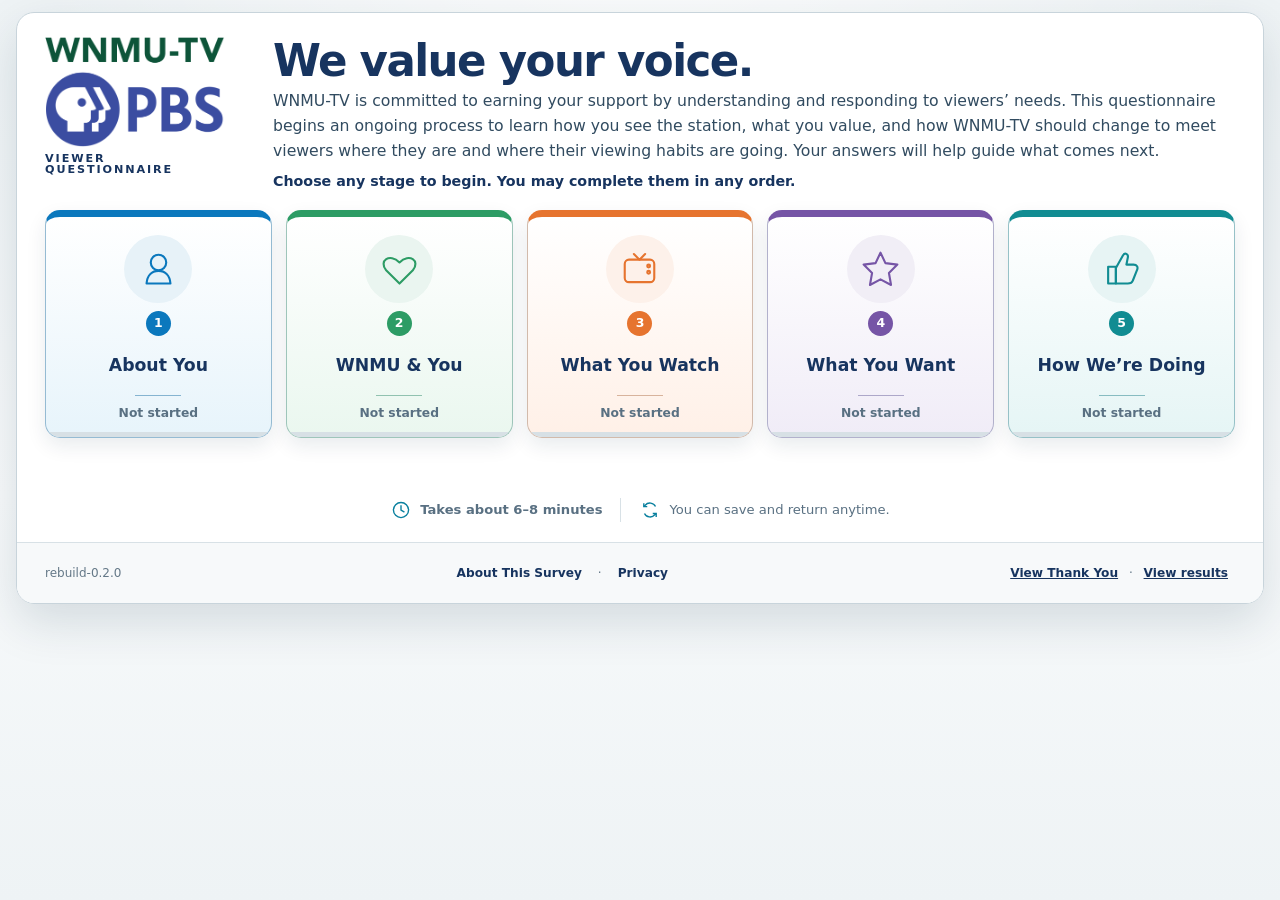
==== commit b55c0d0d: "Connect rebuild Thank You, follow-ups, and results" ====
--- a/questionnaire-rebuild/index.html
+++ b/questionnaire-rebuild/index.html
@@ -6,7 +6,7 @@
   <meta name="description" content="WNMU-TV viewer questionnaire about viewing habits, programming interests, and community needs." />
   <meta name="theme-color" content="#17345f" />
   <title>WNMU-TV Viewer Questionnaire</title>
-  <link rel="stylesheet" href="styles.css" />
+  <link rel="stylesheet" href="styles.css?v=rebuild-0.2.0" />
 </head>
 <body>
   <a class="skip-link" href="#stageHub">Skip to questionnaire stages</a>
@@ -23,7 +23,7 @@
       <p class="welcome-instruction">Choose any stage to begin. You may complete them in any order.</p>
     </section>
 
-    <nav id="stageHub" class="stage-hub" aria-label="Questionnaire stages">
+    <nav id="stageHub" class="stage-hub" aria-label="Questionnaire stages" tabindex="-1">
       <button class="stage-card stage-blue" type="button" data-stage-id="about_you" data-status="not_started" style="--stage-progress: 0%">
         <span class="stage-icon" aria-hidden="true"><svg viewBox="0 0 64 64"><circle cx="32" cy="22" r="11"/><path d="M15 52c1-12 8-18 17-18s16 6 17 18z"/></svg></span>
         <span class="stage-number">1</span><strong>About You</strong><span class="stage-divider" aria-hidden="true"></span><span class="stage-status">Not started</span>
@@ -102,63 +102,27 @@
       <nav class="test-navigation-links" aria-label="Test navigation">
         <a class="footer-link" id="thankYouPreviewLink" href="#thank-you">View Thank You</a>
         <span aria-hidden="true">·</span>
-        <a class="footer-link" id="resultsLink" href="../results.html" target="_blank" rel="noopener" aria-label="View results (opens in a new tab)">View results</a>
+        <a class="footer-link" id="resultsLink" href="results.html">View results</a>
       </nav>
     </footer>
   </main>
 
   <dialog id="aboutSurveyDialog">
     <h2>About this survey</h2>
-    <p>This five-stage questionnaire asks about who WNMU-TV reaches, how people watch, what they value, and where the station should improve. Most questions are optional, and some questions change based on earlier answers.</p>
+    <p>This five-stage questionnaire asks about who WNMU-TV reaches, how people watch, what they value, and where the station should improve. After submitting, respondents may choose from optional linked follow-up questionnaires.</p>
     <button class="button primary" type="button" data-dialog-close>Close</button>
   </dialog>
   <dialog id="privacyDialog">
     <h2>Privacy</h2>
-    <p>Your answers and draft are stored in this browser on this device. The questionnaire does not ask for your name or email address.</p>
+    <p>Your answers, drafts, private follow-up access record, and optional follow-up responses are stored in this browser during testing. Main and follow-up responses are linked with random pseudonymous IDs. The questionnaire does not ask for your name or email address.</p>
     <button class="button primary" type="button" data-dialog-close>Close</button>
   </dialog>
 
-  <script src="config.js?r=86b4847"></script>
-  <script src="questions.js"></script>
-  <script src="storage.js"></script>
-  <script src="app.js?r=86b4847"></script>
-  <script>
-    (function () {
-      "use strict";
-
-      const config = window.WNMU_REBUILD_CONFIG;
-      const testLinks = document.querySelector(".test-navigation-links");
-      const thankYouLink = document.getElementById("thankYouPreviewLink");
-      const newResponse = document.getElementById("newResponse");
-
-      if (testLinks) testLinks.hidden = config?.mode !== "test";
-      if (config?.mode !== "test") return;
-
-      function showThankYouPreview(event) {
-        event?.preventDefault();
-        const surveyApp = document.getElementById("surveyApp");
-        const completePanel = document.getElementById("completePanel");
-        if (!surveyApp || !completePanel) return;
-
-        surveyApp.dataset.view = "complete";
-        ["welcomePanel", "resumeBlock", "submitReadyPanel", "questionnairePanel"].forEach((id) => {
-          const panel = document.getElementById(id);
-          if (panel) panel.hidden = true;
-        });
-        const surveyFacts = surveyApp.querySelector(".survey-facts");
-        if (surveyFacts) surveyFacts.hidden = true;
-        completePanel.hidden = false;
-        completePanel.querySelector("h2")?.focus({ preventScroll: true });
-        window.history.replaceState(null, "", "#thank-you");
-        window.scrollTo({ top: 0, behavior: "auto" });
-      }
-
-      thankYouLink?.addEventListener("click", showThankYouPreview);
-      newResponse?.addEventListener("click", () => {
-        window.history.replaceState(null, "", window.location.pathname + window.location.search);
-      });
-      if (window.location.hash === "#thank-you") showThankYouPreview();
-    })();
-  </script>
+  <script src="config.js?v=rebuild-0.2.0"></script>
+  <script src="questions.js?v=rebuild-0.2.0"></script>
+  <script src="storage.js?v=rebuild-0.2.0"></script>
+  <script src="app.js?v=rebuild-0.2.0"></script>
+  <script src="follow-up-definitions.js?v=rebuild-0.2.0"></script>
+  <script src="thank-you.js?v=rebuild-0.2.0"></script>
 </body>
 </html>
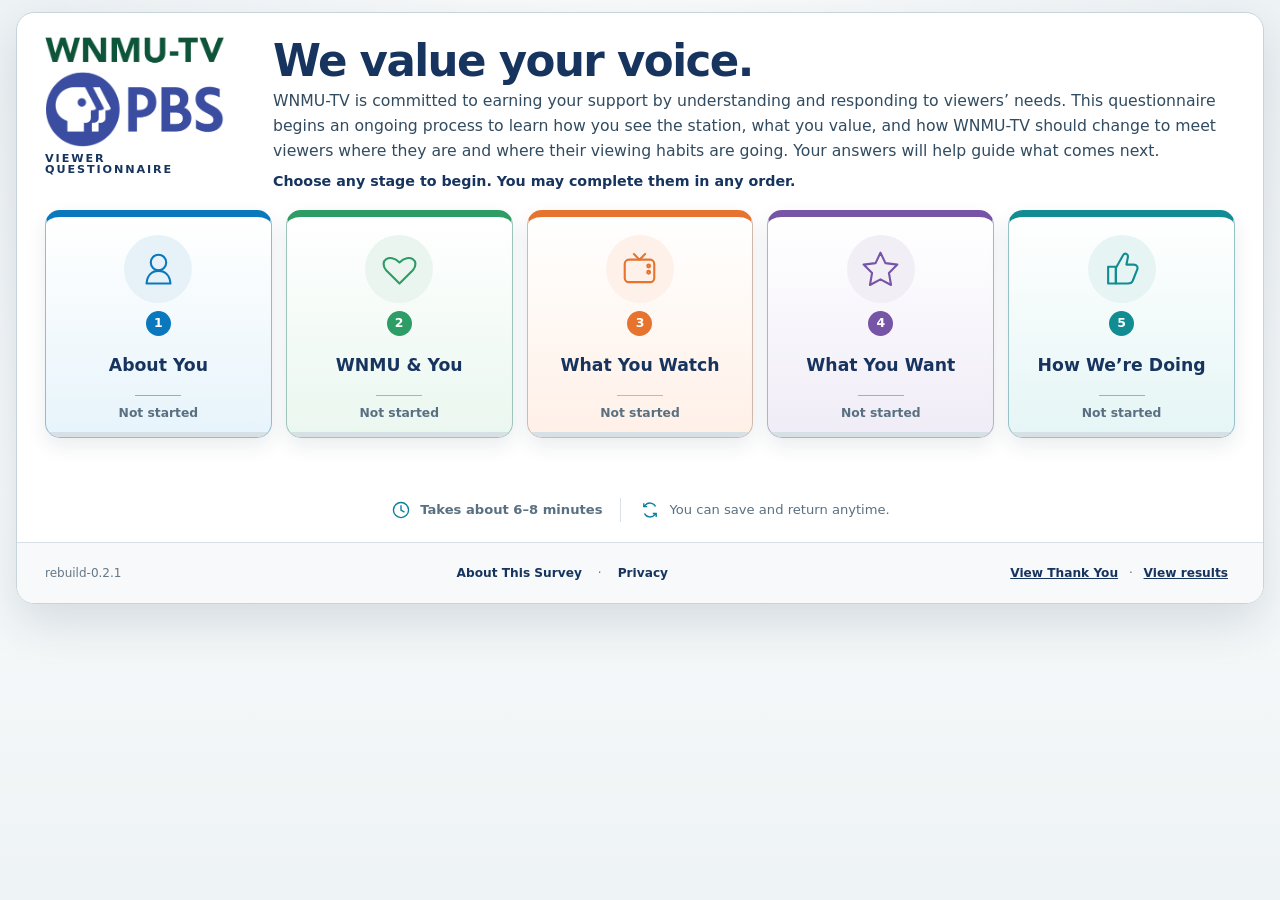
==== commit a9cd20e9: "Tighten rebuild Thank You entry copy" ====
--- a/questionnaire-rebuild/index.html
+++ b/questionnaire-rebuild/index.html
@@ -6,7 +6,7 @@
   <meta name="description" content="WNMU-TV viewer questionnaire about viewing habits, programming interests, and community needs." />
   <meta name="theme-color" content="#17345f" />
   <title>WNMU-TV Viewer Questionnaire</title>
-  <link rel="stylesheet" href="styles.css?v=rebuild-0.2.0" />
+  <link rel="stylesheet" href="styles.css?v=rebuild-0.2.1" />
 </head>
 <body>
   <a class="skip-link" href="#stageHub">Skip to questionnaire stages</a>
@@ -86,9 +86,9 @@
 
     <section id="completePanel" class="completion-panel" hidden>
       <div class="completion-mark" aria-hidden="true">✓</div>
-      <p class="eyebrow">Questionnaire complete</p>
-      <h2 tabindex="-1">Thank you for helping WNMU-TV better understand its viewers and communities.</h2>
-      <p>Your response has been recorded. Thank you for taking part.</p>
+      <p class="eyebrow">Questionnaire submitted</p>
+      <h2 tabindex="-1">Thank you. Your response has been recorded.</h2>
+      <p>You may stop here or choose an optional follow-up.</p>
       <div class="button-row centered"><button class="button secondary" id="newResponse" type="button">Return to stages</button></div>
     </section>
 
@@ -118,11 +118,11 @@
     <button class="button primary" type="button" data-dialog-close>Close</button>
   </dialog>
 
-  <script src="config.js?v=rebuild-0.2.0"></script>
-  <script src="questions.js?v=rebuild-0.2.0"></script>
-  <script src="storage.js?v=rebuild-0.2.0"></script>
-  <script src="app.js?v=rebuild-0.2.0"></script>
-  <script src="follow-up-definitions.js?v=rebuild-0.2.0"></script>
-  <script src="thank-you.js?v=rebuild-0.2.0"></script>
+  <script src="config.js?v=rebuild-0.2.1"></script>
+  <script src="questions.js?v=rebuild-0.2.1"></script>
+  <script src="storage.js?v=rebuild-0.2.1"></script>
+  <script src="app.js?v=rebuild-0.2.1"></script>
+  <script src="follow-up-definitions.js?v=rebuild-0.2.1"></script>
+  <script src="thank-you.js?v=rebuild-0.2.1"></script>
 </body>
-</html>
+</html>
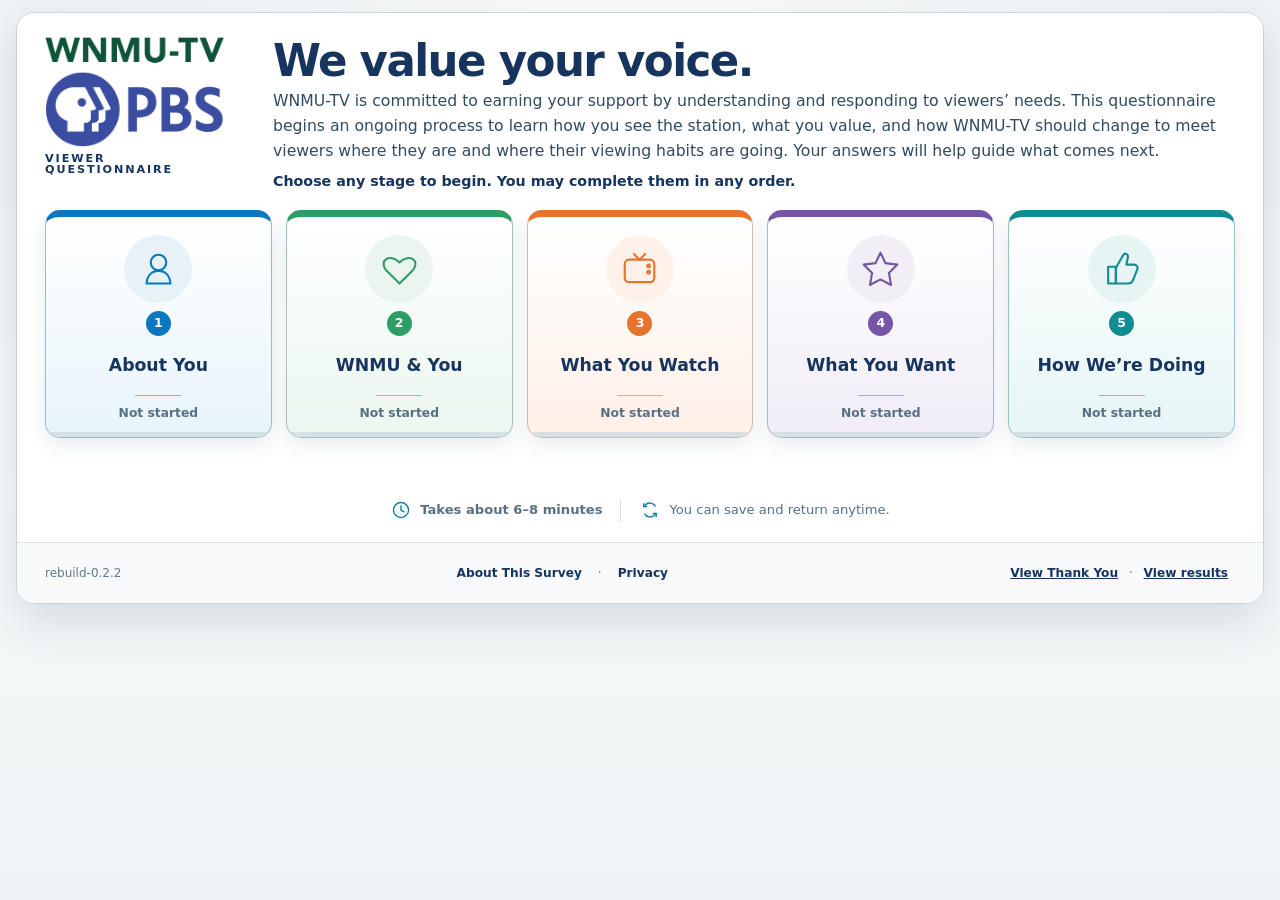
==== commit ba8f3e06: "Load repaired Thank You assets" ====
--- a/questionnaire-rebuild/index.html
+++ b/questionnaire-rebuild/index.html
@@ -118,11 +118,11 @@
     <button class="button primary" type="button" data-dialog-close>Close</button>
   </dialog>
 
-  <script src="config.js?v=rebuild-0.2.1"></script>
+  <script src="config.js?v=rebuild-0.2.2"></script>
   <script src="questions.js?v=rebuild-0.2.1"></script>
   <script src="storage.js?v=rebuild-0.2.1"></script>
   <script src="app.js?v=rebuild-0.2.1"></script>
   <script src="follow-up-definitions.js?v=rebuild-0.2.1"></script>
-  <script src="thank-you.js?v=rebuild-0.2.1"></script>
+  <script src="thank-you.js?v=rebuild-0.2.2"></script>
 </body>
-</html>+</html>
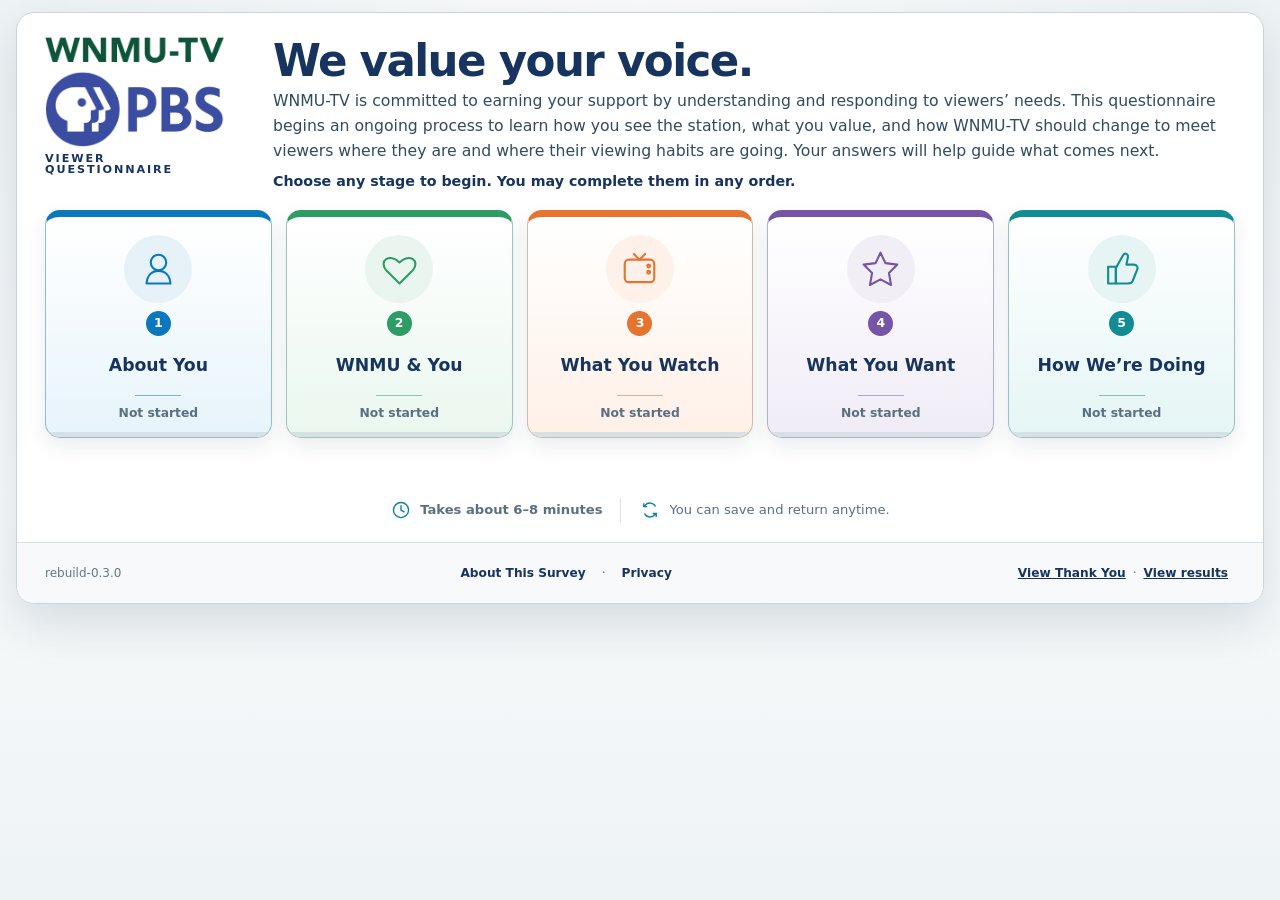
==== commit 8189f0c2: "Load questionnaire rebuild 0.3 assets" ====
--- a/questionnaire-rebuild/index.html
+++ b/questionnaire-rebuild/index.html
@@ -6,7 +6,7 @@
   <meta name="description" content="WNMU-TV viewer questionnaire about viewing habits, programming interests, and community needs." />
   <meta name="theme-color" content="#17345f" />
   <title>WNMU-TV Viewer Questionnaire</title>
-  <link rel="stylesheet" href="styles.css?v=rebuild-0.2.1" />
+  <link rel="stylesheet" href="styles.css?v=rebuild-0.3.0" />
 </head>
 <body>
   <a class="skip-link" href="#stageHub">Skip to questionnaire stages</a>
@@ -24,105 +24,39 @@
     </section>
 
     <nav id="stageHub" class="stage-hub" aria-label="Questionnaire stages" tabindex="-1">
-      <button class="stage-card stage-blue" type="button" data-stage-id="about_you" data-status="not_started" style="--stage-progress: 0%">
-        <span class="stage-icon" aria-hidden="true"><svg viewBox="0 0 64 64"><circle cx="32" cy="22" r="11"/><path d="M15 52c1-12 8-18 17-18s16 6 17 18z"/></svg></span>
-        <span class="stage-number">1</span><strong>About You</strong><span class="stage-divider" aria-hidden="true"></span><span class="stage-status">Not started</span>
-      </button>
-      <button class="stage-card stage-green" type="button" data-stage-id="wnmu_you" data-status="not_started" style="--stage-progress: 0%">
-        <span class="stage-icon" aria-hidden="true"><svg viewBox="0 0 64 64"><path d="M32 52 13 33C2 20 18 8 32 22 46 8 62 20 51 33z"/></svg></span>
-        <span class="stage-number">2</span><strong>WNMU &amp; You</strong><span class="stage-divider" aria-hidden="true"></span><span class="stage-status">Not started</span>
-      </button>
-      <button class="stage-card stage-orange" type="button" data-stage-id="what_watch" data-status="not_started" style="--stage-progress: 0%">
-        <span class="stage-icon" aria-hidden="true"><svg viewBox="0 0 64 64"><rect x="11" y="18" width="42" height="32" rx="6"/><path d="m24 10 8 8 8-8"/><circle cx="45" cy="27" r="2"/><circle cx="45" cy="36" r="2"/></svg></span>
-        <span class="stage-number">3</span><strong>What You Watch</strong><span class="stage-divider" aria-hidden="true"></span><span class="stage-status">Not started</span>
-      </button>
-      <button class="stage-card stage-purple" type="button" data-stage-id="what_want" data-status="not_started" style="--stage-progress: 0%">
-        <span class="stage-icon" aria-hidden="true"><svg viewBox="0 0 64 64"><path d="m32 8 7 15 17 2-12 12 3 17-15-8-15 8 3-17L8 25l17-2z"/></svg></span>
-        <span class="stage-number">4</span><strong>What You Want</strong><span class="stage-divider" aria-hidden="true"></span><span class="stage-status">Not started</span>
-      </button>
-      <button class="stage-card stage-teal" type="button" data-stage-id="how_doing" data-status="not_started" style="--stage-progress: 0%">
-        <span class="stage-icon" aria-hidden="true"><svg viewBox="0 0 64 64"><path d="M24 52H13V28h11z"/><path d="M24 30 34 12c3-5 8-2 7 3l-2 10h10c5 0 7 4 5 8l-6 15c-1 3-4 4-7 4H24z"/></svg></span>
-        <span class="stage-number">5</span><strong>How We’re Doing</strong><span class="stage-divider" aria-hidden="true"></span><span class="stage-status">Not started</span>
-      </button>
+      <button class="stage-card stage-blue" type="button" data-stage-id="about_you" data-status="not_started" style="--stage-progress: 0%"><span class="stage-icon" aria-hidden="true"><svg viewBox="0 0 64 64"><circle cx="32" cy="22" r="11"/><path d="M15 52c1-12 8-18 17-18s16 6 17 18z"/></svg></span><span class="stage-number">1</span><strong>About You</strong><span class="stage-divider" aria-hidden="true"></span><span class="stage-status">Not started</span></button>
+      <button class="stage-card stage-green" type="button" data-stage-id="wnmu_you" data-status="not_started" style="--stage-progress: 0%"><span class="stage-icon" aria-hidden="true"><svg viewBox="0 0 64 64"><path d="M32 52 13 33C2 20 18 8 32 22 46 8 62 20 51 33z"/></svg></span><span class="stage-number">2</span><strong>WNMU &amp; You</strong><span class="stage-divider" aria-hidden="true"></span><span class="stage-status">Not started</span></button>
+      <button class="stage-card stage-orange" type="button" data-stage-id="what_watch" data-status="not_started" style="--stage-progress: 0%"><span class="stage-icon" aria-hidden="true"><svg viewBox="0 0 64 64"><rect x="11" y="18" width="42" height="32" rx="6"/><path d="m24 10 8 8 8-8"/><circle cx="45" cy="27" r="2"/><circle cx="45" cy="36" r="2"/></svg></span><span class="stage-number">3</span><strong>What You Watch</strong><span class="stage-divider" aria-hidden="true"></span><span class="stage-status">Not started</span></button>
+      <button class="stage-card stage-purple" type="button" data-stage-id="what_want" data-status="not_started" style="--stage-progress: 0%"><span class="stage-icon" aria-hidden="true"><svg viewBox="0 0 64 64"><path d="m32 8 7 15 17 2-12 12 3 17-15-8-15 8 3-17L8 25l17-2z"/></svg></span><span class="stage-number">4</span><strong>What You Want</strong><span class="stage-divider" aria-hidden="true"></span><span class="stage-status">Not started</span></button>
+      <button class="stage-card stage-teal" type="button" data-stage-id="how_doing" data-status="not_started" style="--stage-progress: 0%"><span class="stage-icon" aria-hidden="true"><svg viewBox="0 0 64 64"><path d="M24 52H13V28h11z"/><path d="M24 30 34 12c3-5 8-2 7 3l-2 10h10c5 0 7 4 5 8l-6 15c-1 3-4 4-7 4H24z"/></svg></span><span class="stage-number">5</span><strong>How We’re Doing</strong><span class="stage-divider" aria-hidden="true"></span><span class="stage-status">Not started</span></button>
     </nav>
 
-    <section id="resumeBlock" class="resume-block" hidden>
-      <div><strong>Your answers are saved.</strong><p id="resumeDetails"></p></div>
-      <div class="button-row">
-        <button class="button primary" id="resumeSurvey" type="button">Continue where I left off</button>
-        <button class="button quiet" id="discardDraft" type="button">Start over</button>
-      </div>
+    <section id="resumeBlock" class="resume-block" hidden><div><strong>Your answers are saved.</strong><p id="resumeDetails"></p></div><div class="button-row"><button class="button primary" id="resumeSurvey" type="button">Continue where I left off</button><button class="button quiet" id="discardDraft" type="button">Start over</button></div></section>
+    <section id="submitReadyPanel" class="submit-ready-panel" hidden><div><strong>All five stages are complete.</strong><p>You can review any stage or submit your questionnaire.</p></div><button class="button primary" id="submitFromHub" type="button">Submit questionnaire</button></section>
+
+    <div class="survey-facts" aria-label="Questionnaire details"><span class="survey-fact"><svg viewBox="0 0 32 32" aria-hidden="true"><circle cx="16" cy="16" r="11"/><path d="M16 9v7l5 3"/></svg><strong>Takes about 6–8 minutes</strong></span><span class="fact-divider" aria-hidden="true"></span><span class="survey-fact"><svg viewBox="0 0 32 32" aria-hidden="true"><path d="M24 11a9 9 0 0 0-15-2l-2 2"/><path d="M7 6v5h5"/><path d="M8 21a9 9 0 0 0 15 2l2-2"/><path d="M25 26v-5h-5"/></svg><span>You can save and return anytime.</span></span></div>
+
+    <section id="questionnairePanel" class="questionnaire-panel" hidden>
+      <div class="questionnaire-toolbar"><div><span id="sectionPosition">Stage 1 of 5</span><strong id="saveStatus">Answers save automatically</strong></div><button class="text-button" id="returnToStages" type="button">Return to stages</button></div>
+      <div class="progress-wrap" aria-hidden="true"><div class="progress-track"><span id="progressBar"></span></div><span id="progressText">0% of this stage</span></div>
+      <div class="questionnaire-layout"><aside class="section-nav" aria-label="Pages in this stage"><div id="sectionTabs"></div></aside><div class="section-viewport"><div id="sectionStage" class="section-stage"></div></div></div>
+      <p id="pageError" class="form-error" aria-live="assertive"></p>
+      <div class="questionnaire-actions"><button class="button secondary" id="prevSection" type="button">Previous</button><span></span><button class="button primary" id="nextSection" type="button">Next</button><button class="button primary" id="completeStage" type="button" hidden>Complete stage</button></div>
     </section>
 
-    <section id="submitReadyPanel" class="submit-ready-panel" hidden>
-      <div><strong>All five stages are complete.</strong><p>You can review any stage or submit your questionnaire.</p></div>
-      <button class="button primary" id="submitFromHub" type="button">Submit questionnaire</button>
-    </section>
+    <section id="completePanel" class="completion-panel" hidden><div class="completion-mark" aria-hidden="true">✓</div><p class="eyebrow">Questionnaire submitted</p><h2 tabindex="-1">Thank you. Your response has been recorded.</h2><p>You may stop here or choose an optional follow-up.</p><div class="button-row centered"><button class="button secondary" id="newResponse" type="button">Return to stages</button></div></section>
 
-    <div class="survey-facts" aria-label="Questionnaire details">
-      <span class="survey-fact"><svg viewBox="0 0 32 32" aria-hidden="true"><circle cx="16" cy="16" r="11"/><path d="M16 9v7l5 3"/></svg><strong>Takes about 6–8 minutes</strong></span>
-      <span class="fact-divider" aria-hidden="true"></span>
-      <span class="survey-fact"><svg viewBox="0 0 32 32" aria-hidden="true"><path d="M24 11a9 9 0 0 0-15-2l-2 2"/><path d="M7 6v5h5"/><path d="M8 21a9 9 0 0 0 15 2l2-2"/><path d="M25 26v-5h-5"/></svg><span>You can save and return anytime.</span></span>
-    </div>
-
-    <section id="questionnairePanel" class="questionnaire-panel" hidden>
-      <div class="questionnaire-toolbar">
-        <div><span id="sectionPosition">Stage 1 of 5</span><strong id="saveStatus">Answers save automatically</strong></div>
-        <button class="text-button" id="returnToStages" type="button">Return to stages</button>
-      </div>
-      <div class="progress-wrap" aria-hidden="true"><div class="progress-track"><span id="progressBar"></span></div><span id="progressText">0% of this stage</span></div>
-      <div class="questionnaire-layout">
-        <aside class="section-nav" aria-label="Pages in this stage"><div id="sectionTabs"></div></aside>
-        <div class="section-viewport"><div id="sectionStage" class="section-stage"></div></div>
-      </div>
-      <p id="pageError" class="form-error" aria-live="assertive"></p>
-      <div class="questionnaire-actions">
-        <button class="button secondary" id="prevSection" type="button">Previous</button>
-        <span></span>
-        <button class="button primary" id="nextSection" type="button">Next</button>
-        <button class="button primary" id="completeStage" type="button" hidden>Complete stage</button>
-      </div>
-    </section>
-
-    <section id="completePanel" class="completion-panel" hidden>
-      <div class="completion-mark" aria-hidden="true">✓</div>
-      <p class="eyebrow">Questionnaire submitted</p>
-      <h2 tabindex="-1">Thank you. Your response has been recorded.</h2>
-      <p>You may stop here or choose an optional follow-up.</p>
-      <div class="button-row centered"><button class="button secondary" id="newResponse" type="button">Return to stages</button></div>
-    </section>
-
-    <footer class="survey-frame-footer">
-      <span id="versionLabel"></span>
-      <div class="footer-links">
-        <button class="footer-link" type="button" data-dialog-open="aboutSurveyDialog">About This Survey</button>
-        <span aria-hidden="true">·</span>
-        <button class="footer-link" type="button" data-dialog-open="privacyDialog">Privacy</button>
-      </div>
-      <nav class="test-navigation-links" aria-label="Test navigation">
-        <a class="footer-link" id="thankYouPreviewLink" href="#thank-you">View Thank You</a>
-        <span aria-hidden="true">·</span>
-        <a class="footer-link" id="resultsLink" href="results.html">View results</a>
-      </nav>
-    </footer>
+    <footer class="survey-frame-footer"><span id="versionLabel"></span><div class="footer-links"><button class="footer-link" type="button" data-dialog-open="aboutSurveyDialog">About This Survey</button><span aria-hidden="true">·</span><button class="footer-link" type="button" data-dialog-open="privacyDialog">Privacy</button></div><nav class="test-navigation-links" aria-label="Test navigation"><a class="footer-link" id="thankYouPreviewLink" href="#thank-you">View Thank You</a><span aria-hidden="true">·</span><a class="footer-link" id="resultsLink" href="results.html">View results</a></nav></footer>
   </main>
 
-  <dialog id="aboutSurveyDialog">
-    <h2>About this survey</h2>
-    <p>This five-stage questionnaire asks about who WNMU-TV reaches, how people watch, what they value, and where the station should improve. After submitting, respondents may choose from optional linked follow-up questionnaires.</p>
-    <button class="button primary" type="button" data-dialog-close>Close</button>
-  </dialog>
-  <dialog id="privacyDialog">
-    <h2>Privacy</h2>
-    <p>Your answers, drafts, private follow-up access record, and optional follow-up responses are stored in this browser during testing. Main and follow-up responses are linked with random pseudonymous IDs. The questionnaire does not ask for your name or email address.</p>
-    <button class="button primary" type="button" data-dialog-close>Close</button>
-  </dialog>
+  <dialog id="aboutSurveyDialog"><h2>About this survey</h2><p>This five-stage questionnaire asks about who WNMU-TV reaches, how people watch television and online, what they value, and where the station should improve. After submitting, respondents may choose from optional linked follow-up questionnaires.</p><button class="button primary" type="button" data-dialog-close>Close</button></dialog>
+  <dialog id="privacyDialog"><h2>Privacy</h2><p>Your answers, drafts, private follow-up access record, and optional follow-up responses are stored in this browser during testing. Main and follow-up responses are linked with random pseudonymous IDs. The questionnaire does not ask for your name or email address.</p><button class="button primary" type="button" data-dialog-close>Close</button></dialog>
 
-  <script src="config.js?v=rebuild-0.2.2"></script>
-  <script src="questions.js?v=rebuild-0.2.1"></script>
-  <script src="storage.js?v=rebuild-0.2.1"></script>
-  <script src="app.js?v=rebuild-0.2.1"></script>
-  <script src="follow-up-definitions.js?v=rebuild-0.2.1"></script>
-  <script src="thank-you.js?v=rebuild-0.2.2"></script>
+  <script src="config.js?v=rebuild-0.3.0"></script>
+  <script src="questions.js?v=rebuild-0.3.0"></script>
+  <script src="storage.js?v=rebuild-0.3.0"></script>
+  <script src="app.js?v=rebuild-0.3.0"></script>
+  <script src="follow-up-definitions.js?v=rebuild-0.3.0"></script>
+  <script src="thank-you.js?v=rebuild-0.3.0"></script>
 </body>
 </html>
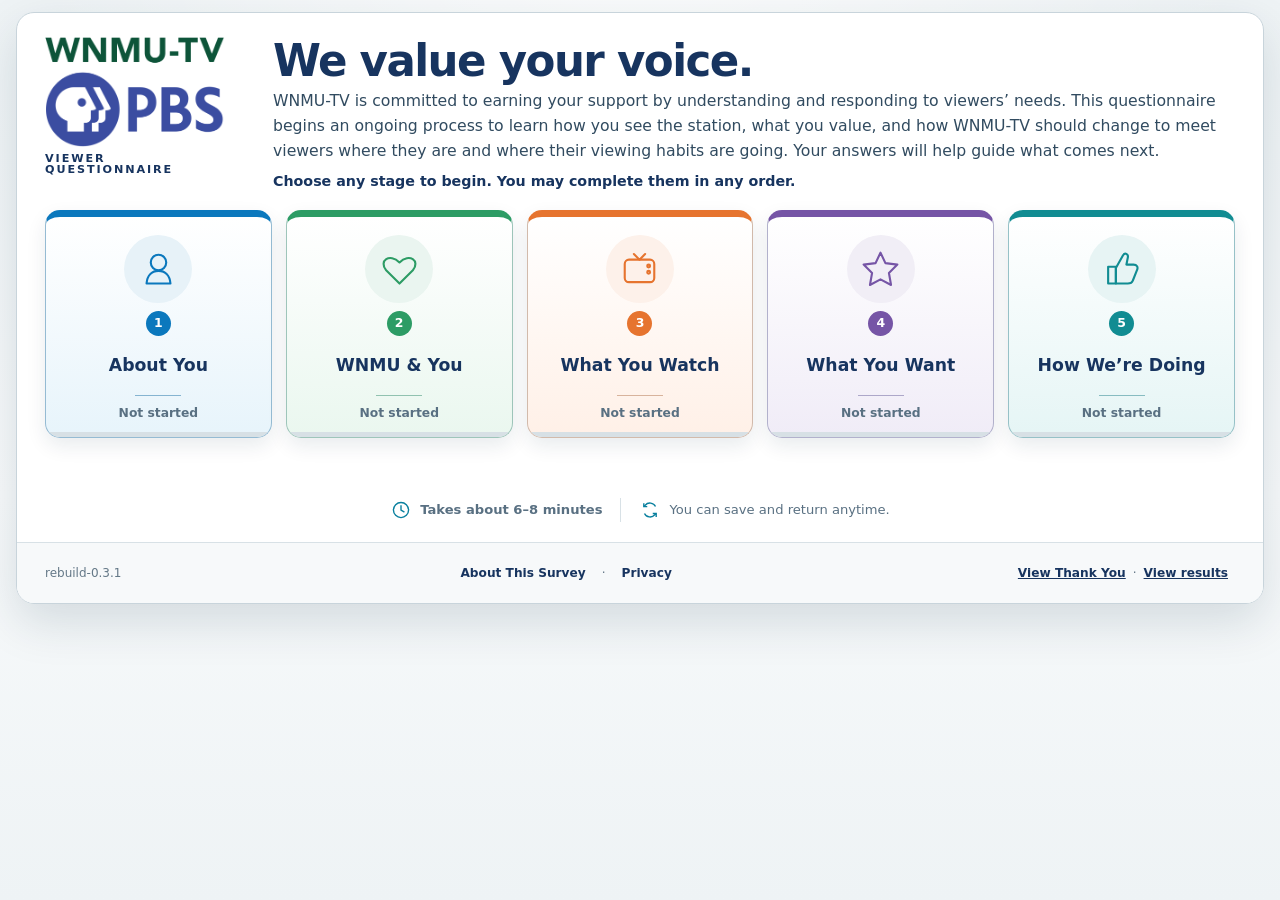
==== commit 35d4aeb0: "Load compact matrix questionnaire assets" ====
--- a/questionnaire-rebuild/index.html
+++ b/questionnaire-rebuild/index.html
@@ -6,7 +6,7 @@
   <meta name="description" content="WNMU-TV viewer questionnaire about viewing habits, programming interests, and community needs." />
   <meta name="theme-color" content="#17345f" />
   <title>WNMU-TV Viewer Questionnaire</title>
-  <link rel="stylesheet" href="styles.css?v=rebuild-0.3.0" />
+  <link rel="stylesheet" href="styles.css?v=rebuild-0.3.1" />
 </head>
 <body>
   <a class="skip-link" href="#stageHub">Skip to questionnaire stages</a>
@@ -52,11 +52,11 @@
   <dialog id="aboutSurveyDialog"><h2>About this survey</h2><p>This five-stage questionnaire asks about who WNMU-TV reaches, how people watch television and online, what they value, and where the station should improve. After submitting, respondents may choose from optional linked follow-up questionnaires.</p><button class="button primary" type="button" data-dialog-close>Close</button></dialog>
   <dialog id="privacyDialog"><h2>Privacy</h2><p>Your answers, drafts, private follow-up access record, and optional follow-up responses are stored in this browser during testing. Main and follow-up responses are linked with random pseudonymous IDs. The questionnaire does not ask for your name or email address.</p><button class="button primary" type="button" data-dialog-close>Close</button></dialog>
 
-  <script src="config.js?v=rebuild-0.3.0"></script>
-  <script src="questions.js?v=rebuild-0.3.0"></script>
-  <script src="storage.js?v=rebuild-0.3.0"></script>
-  <script src="app.js?v=rebuild-0.3.0"></script>
-  <script src="follow-up-definitions.js?v=rebuild-0.3.0"></script>
-  <script src="thank-you.js?v=rebuild-0.3.0"></script>
+  <script src="config.js?v=rebuild-0.3.1"></script>
+  <script src="questions.js?v=rebuild-0.3.1"></script>
+  <script src="storage.js?v=rebuild-0.3.1"></script>
+  <script src="app.js?v=rebuild-0.3.1"></script>
+  <script src="follow-up-definitions.js?v=rebuild-0.3.1"></script>
+  <script src="thank-you.js?v=rebuild-0.3.1"></script>
 </body>
 </html>
--- a/questionnaire-rebuild/styles.css
+++ b/questionnaire-rebuild/styles.css
@@ -159,6 +159,8 @@
 .stage-card:hover { transform: translateY(-2px); box-shadow: 0 12px 25px rgba(14, 44, 61, 0.14); }
 .stage-card:active { transform: translateY(1px); box-shadow: 0 4px 10px rgba(14, 44, 61, 0.12); }
 .stage-card[data-current="true"] { box-shadow: 0 0 0 3px var(--gold), 0 10px 24px rgba(14, 44, 61, 0.14); }
+.stage-card[data-status="complete"] { filter: grayscale(1) saturate(0); }
+.stage-card[data-status="complete"][data-current="true"] { filter: grayscale(1) saturate(0) brightness(.9); }
 .stage-card[data-status="complete"] .stage-status::before { content: "✓ "; }
 .stage-blue { --stage-color: var(--blue); --stage-tint: #e7f4fb; }
 .stage-green { --stage-color: var(--green); --stage-tint: #eaf7ef; }
